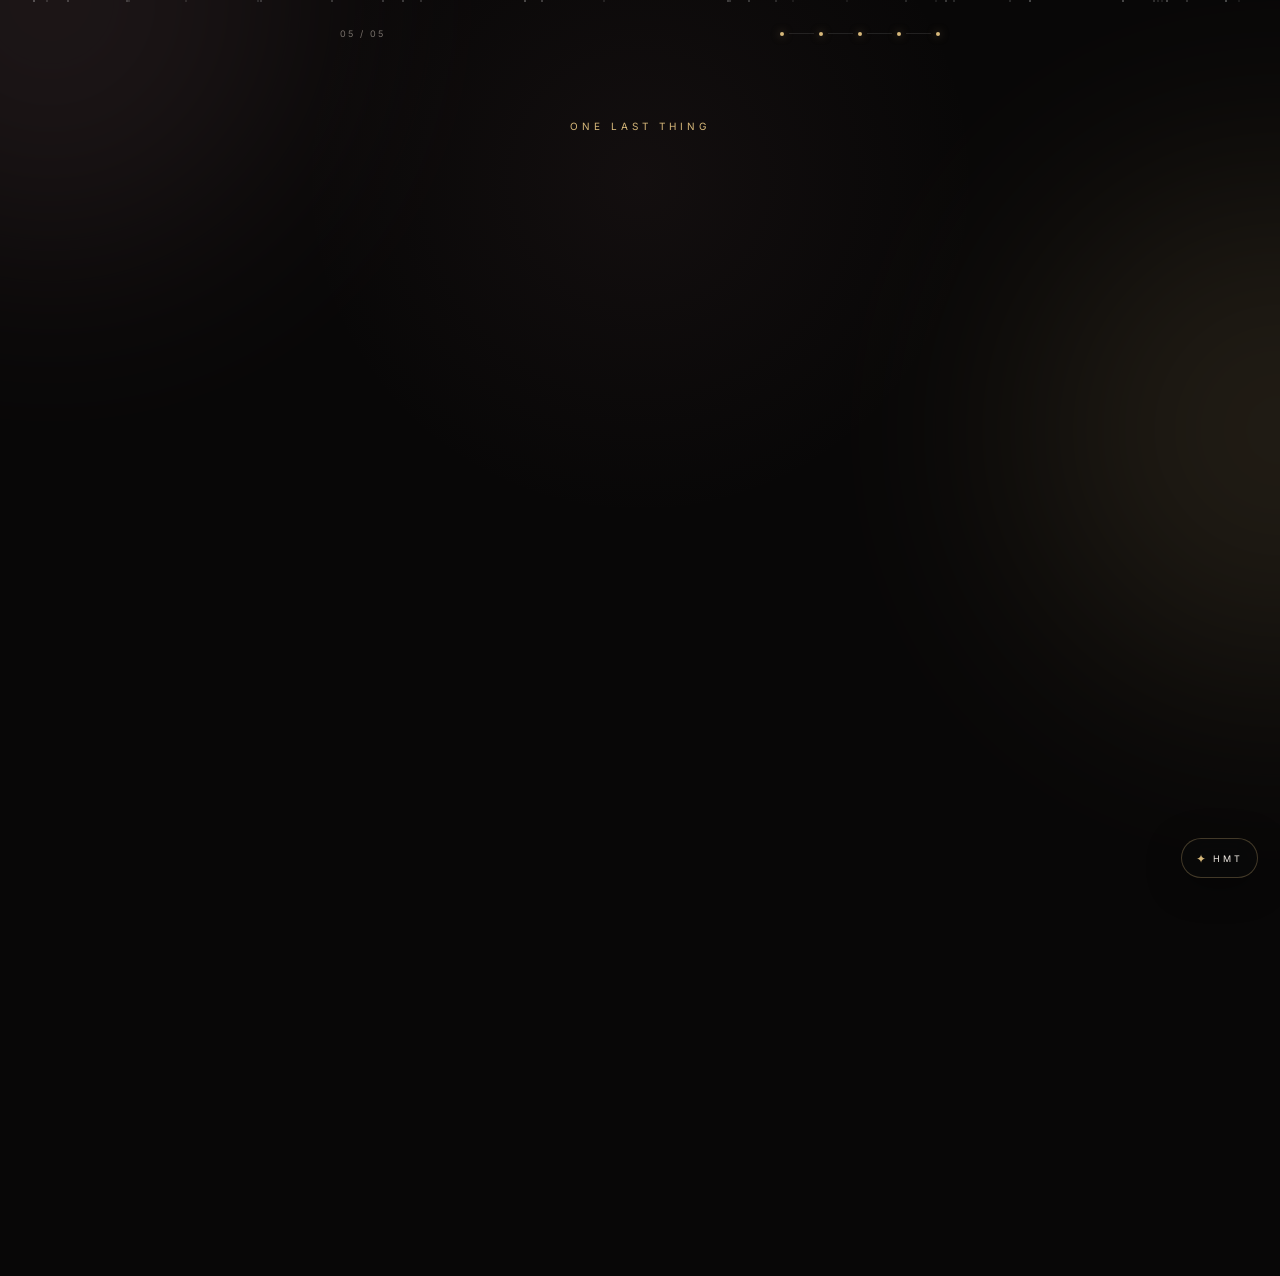
==== pages/final.html @ 6a422e94 "First commit" ====
<!DOCTYPE html>
<html lang="en">
<head>

    <meta charset="UTF-8">
    <meta name="viewport" content="width=device-width, initial-scale=1.0">

    <title>One Last Thing — For You</title>

    <link rel="preconnect" href="https://fonts.googleapis.com">
    <link rel="preconnect" href="https://fonts.gstatic.com" crossorigin>

    <link
        href="https://fonts.googleapis.com/css2?family=Cormorant+Garamond:wght@400;500;600;700&family=Inter:wght@300;400;500;600&display=swap"
        rel="stylesheet"
    >

    <link rel="stylesheet" href="../css/style.css">
    <link rel="stylesheet" href="../css/animations.css">
    <link rel="stylesheet" href="../css/responsive.css">

</head>

<body class="inner-page final-page">

    <div class="ambient-background">
        <div class="ambient-glow glow-one"></div>
        <div class="ambient-glow glow-two"></div>
    </div>

    <div id="particles"></div>


    <header class="story-header">

        <div class="chapter-number">
            05 / 05
        </div>

        <div class="story-progress">
            <span class="progress-dot active"></span>
            <span class="progress-line"></span>
            <span class="progress-dot active"></span>
            <span class="progress-line"></span>
            <span class="progress-dot active"></span>
            <span class="progress-line"></span>
            <span class="progress-dot active"></span>
            <span class="progress-line"></span>
            <span class="progress-dot active"></span>
        </div>

    </header>


    <main class="final-container">

        <section class="final-message">

            <span class="section-label final-label">
                ONE LAST THING
            </span>

            <div class="final-text">

                <p class="final-line line-one">
                    Before you leave...
                </p>

                <p class="final-line line-two">
                    I could have written a hundred things here.
                </p>

                <p class="final-line line-three">
                    But some things are better left between the lines.
                </p>

                <p class="final-line line-four">
                    So for now...
                </p>

                <h1 class="final-birthday">
                    Happy Birthday<span>.</span>
                </h1>

                <p class="final-wish">
                    Keep smiling.<br>
                    Keep growing.<br>
                    Keep being you.
                </p>

                <p class="final-last-line">
                    May this year give you countless reasons to smile.
                </p>

            </div>


            <a
                href="../index.html"
                class="primary-button replay-button"
            >
                <span>↻</span>
                Replay the story
            </a>

        </section>

    </main>


    <button
        id="developerBadge"
        class="developer-badge"
        aria-label="Website developer information"
    >
        <span class="developer-star">✦</span>
        <span class="developer-badge-text">HMT</span>
    </button>


    <script src="../js/main.js"></script>
    <script src="../js/developer.js"></script>

</body>
</html>
---- css/style.css ----
/* =========================================================
   HMT BIRTHDAY EXPERIENCE
   MAIN STYLE SYSTEM
========================================================= */

:root {

    --bg: #080707;
    --bg-soft: #100d0d;
    --bg-card: rgba(255, 255, 255, 0.035);

    --text: #f4eee7;
    --text-soft: #bcb3aa;
    --text-muted: #77706a;

    --gold: #d7b87a;
    --gold-soft: rgba(215, 184, 122, 0.3);

    --rose: #b98791;
    --rose-soft: rgba(185, 135, 145, 0.18);

    --border: rgba(255, 255, 255, 0.09);

    --serif: "Cormorant Garamond", serif;
    --sans: "Inter", sans-serif;

    --transition: 500ms cubic-bezier(.2,.8,.2,1);

}


/* =========================================================
   RESET
========================================================= */

* {
    margin: 0;
    padding: 0;
    box-sizing: border-box;
}

html {
    scroll-behavior: smooth;
}

body {
    min-height: 100vh;
    background: var(--bg);
    color: var(--text);
    font-family: var(--sans);
    overflow-x: hidden;
}

button,
a {
    font-family: inherit;
}

button {
    border: none;
    outline: none;
}

a {
    color: inherit;
    text-decoration: none;
}

img {
    display: block;
    max-width: 100%;
}


/* =========================================================
   BACKGROUND
========================================================= */

.ambient-background {
    position: fixed;
    inset: 0;
    overflow: hidden;
    pointer-events: none;
    z-index: -3;
    background:
        radial-gradient(
            circle at 50% 20%,
            rgba(150, 105, 110, 0.08),
            transparent 35%
        ),
        var(--bg);
}

.ambient-glow {
    position: absolute;
    width: 500px;
    height: 500px;
    border-radius: 50%;
    filter: blur(120px);
    opacity: 0.12;
}

.glow-one {
    background: var(--rose);
    top: -250px;
    left: -200px;
}

.glow-two {
    background: var(--gold);
    right: -250px;
    top: 20%;
}

.glow-three {
    background: #80616a;
    left: 30%;
    bottom: -400px;
}


/* =========================================================
   PARTICLES
========================================================= */

#particles {
    position: fixed;
    inset: 0;
    pointer-events: none;
    z-index: 0;
    overflow: hidden;
}

.particle {
    position: absolute;
    width: 2px;
    height: 2px;
    background: rgba(255,255,255,.5);
    border-radius: 50%;
    animation: particleFloat linear infinite;
}


/* =========================================================
   PRELOADER
========================================================= */

#preloader {
    position: fixed;
    inset: 0;
    background: #050505;
    display: flex;
    align-items: center;
    justify-content: center;
    z-index: 99999;
    transition: opacity 800ms ease, visibility 800ms ease;
}

#preloader.loaded {
    opacity: 0;
    visibility: hidden;
}

.loader-content {
    text-align: center;
}

.loader-ring {
    width: 38px;
    height: 38px;
    margin: auto auto 20px;
    border: 1px solid rgba(255,255,255,.15);
    border-top-color: var(--gold);
    border-radius: 50%;
    animation: loaderSpin 1s linear infinite;
}

.loader-content p {
    font-size: 10px;
    letter-spacing: 3px;
    text-transform: uppercase;
    color: var(--text-muted);
}


/* =========================================================
   MAIN BIRTHDAY PAGE
========================================================= */

.birthday-main {
    min-height: 100vh;
    position: relative;
    z-index: 1;
}

.birthday-section {
    min-height: 100vh;
    display: flex;
    justify-content: center;
    align-items: center;
    padding: 80px 24px;
}

.intro-content {
    width: 100%;
    max-width: 900px;
    text-align: center;
}

.intro-eyebrow,
.section-label {
    display: block;
    font-size: 10px;
    letter-spacing: 4px;
    text-transform: uppercase;
    color: var(--gold);
    margin-bottom: 24px;
}

.intro-title {
    font-family: var(--serif);
    font-size: clamp(48px, 8vw, 100px);
    line-height: .92;
    font-weight: 400;
    letter-spacing: -2px;
}

.intro-title span,
.celebration-content h2 span,
.final-birthday span {
    color: var(--gold);
}

.intro-subtitle {
    margin-top: 26px;
    font-size: 13px;
    letter-spacing: 1px;
    color: var(--text-soft);
}


/* =========================================================
   BIRTHDAY PHOTO
========================================================= */

.birthday-photo-wrapper {
    width: min(330px, 75vw);
    margin: 55px auto 30px;
    position: relative;
}

.photo-frame {
    position: relative;
    padding: 8px;
    border: 1px solid var(--border);
    background: rgba(255,255,255,.025);
    backdrop-filter: blur(10px);
}

.birthday-photo {
    width: 100%;
    aspect-ratio: 4 / 5;
    object-fit: cover;
}

.photo-glow {
    position: absolute;
    inset: 10%;
    background: var(--rose);
    filter: blur(80px);
    opacity: .12;
    z-index: -1;
}


/* =========================================================
   CAKE
========================================================= */

.cake-area {
    position: relative;
    width: 260px;
    height: 150px;
    margin: 20px auto 10px;
}

.cake {
    position: absolute;
    width: 190px;
    height: 95px;
    bottom: 30px;
    left: 50%;
    transform: translateX(-50%);
}

.cake-bottom,
.cake-middle,
.cake-top {
    position: absolute;
    left: 0;
    width: 100%;
    border-radius: 8px;
}

.cake-bottom {
    height: 45px;
    bottom: 0;
    background: linear-gradient(
        to bottom,
        #9b626d,
        #6d444d
    );
}

.cake-middle {
    height: 38px;
    bottom: 34px;
    left: 8px;
    width: calc(100% - 16px);
    background: linear-gradient(
        to bottom,
        #c58d94,
        #8f5b64
    );
}

.cake-top {
    height: 35px;
    bottom: 63px;
    left: 15px;
    width: calc(100% - 30px);
    border-radius: 50%;
    background: #d0a1a4;
}

.cake-decoration {
    position: absolute;
    width: 10px;
    height: 10px;
    border-radius: 50%;
    background: var(--gold);
    bottom: 24px;
}

.decoration-one {
    left: 35px;
}

.decoration-two {
    left: 90px;
}

.decoration-three {
    right: 35px;
}

.cake-shadow {
    position: absolute;
    width: 220px;
    height: 20px;
    background: rgba(0,0,0,.6);
    border-radius: 50%;
    bottom: 17px;
    left: 50%;
    transform: translateX(-50%);
    filter: blur(8px);
}


/* =========================================================
   CANDLES
========================================================= */

.candle {
    position: absolute;
    width: 8px;
    height: 38px;
    bottom: 78px;
    background: repeating-linear-gradient(
        -45deg,
        #e8d6b5,
        #e8d6b5 5px,
        #b99465 5px,
        #b99465 8px
    );
    border-radius: 3px;
    z-index: 4;
}

.candle-one {
    left: 57px;
}

.candle-two {
    left: 91px;
}

.candle-three {
    right: 57px;
}

.flame {
    position: absolute;
    width: 12px;
    height: 18px;
    background: #e7ad52;
    border-radius: 50% 50% 50% 50%;
    top: -18px;
    left: 50%;
    transform: translateX(-50%);
    filter: blur(.2px);
    animation: flameFlicker .12s infinite alternate;
    box-shadow:
        0 0 15px rgba(232,173,82,.8),
        0 0 35px rgba(232,173,82,.3);
}

.candle.blown .flame {
    opacity: 0;
    transform: translateX(-50%) scale(.2);
    transition: 400ms ease;
}


/* =========================================================
   WISH BUTTON
========================================================= */

.wish-text {
    font-family: var(--serif);
    font-size: 27px;
    color: var(--text-soft);
    font-style: italic;
    margin-top: 8px;
}

.primary-button {
    display: inline-flex;
    align-items: center;
    justify-content: center;
    gap: 12px;
    min-width: 190px;
    margin-top: 28px;
    padding: 14px 22px;
    border: 1px solid rgba(215,184,122,.35);
    background: rgba(215,184,122,.05);
    color: var(--text);
    font-size: 11px;
    letter-spacing: 2px;
    text-transform: uppercase;
    cursor: pointer;
    transition: var(--transition);
}

.primary-button:hover {
    background: rgba(215,184,122,.12);
    border-color: var(--gold);
    transform: translateY(-3px);
    box-shadow: 0 10px 40px rgba(215,184,122,.08);
}

.button-icon {
    color: var(--gold);
}


/* =========================================================
   CELEBRATION
========================================================= */

.celebration-overlay {
    position: fixed;
    inset: 0;
    background:
        radial-gradient(
            circle at center,
            rgba(142,96,103,.15),
            rgba(0,0,0,.98) 70%
        );
    display: flex;
    align-items: center;
    justify-content: center;
    text-align: center;
    z-index: 5000;
    opacity: 0;
    visibility: hidden;
    transition: 1s ease;
}

.celebration-overlay.active {
    opacity: 1;
    visibility: visible;
}

.celebration-content {
    max-width: 700px;
    padding: 30px;
}

.celebration-small {
    font-size: 10px;
    letter-spacing: 4px;
    text-transform: uppercase;
    color: var(--gold);
    margin-bottom: 25px;
}

.celebration-content h2 {
    font-family: var(--serif);
    font-size: clamp(60px, 10vw, 110px);
    font-weight: 400;
    line-height: .9;
}

.celebration-content p {
    font-family: var(--serif);
    font-size: 25px;
    color: var(--text-soft);
    margin-top: 30px;
}

.celebration-line {
    width: 60px;
    height: 1px;
    background: var(--gold);
    margin: 35px auto;
}

.celebration-content small {
    color: var(--text-muted);
    letter-spacing: 2px;
}


/* =========================================================
   STORY HEADER
========================================================= */

.story-header {
    position: fixed;
    top: 28px;
    left: 50%;
    transform: translateX(-50%);
    width: min(600px, calc(100% - 40px));
    z-index: 100;
    display: flex;
    align-items: center;
    justify-content: space-between;
    pointer-events: none;
}

.chapter-number {
    font-size: 9px;
    letter-spacing: 2px;
    color: var(--text-muted);
}

.story-progress {
    display: flex;
    align-items: center;
    gap: 5px;
}

.progress-dot {
    width: 4px;
    height: 4px;
    border-radius: 50%;
    background: rgba(255,255,255,.2);
}

.progress-dot.active {
    background: var(--gold);
    box-shadow: 0 0 8px rgba(215,184,122,.5);
}

.progress-line {
    width: 25px;
    height: 1px;
    background: rgba(255,255,255,.1);
}


/* =========================================================
   INNER PAGES
========================================================= */

.inner-page {
    min-height: 100vh;
}

.story-page,
.journey-container,
.gallery-container {
    width: min(1100px, calc(100% - 40px));
    margin: auto;
    padding: 150px 0 120px;
    position: relative;
    z-index: 1;
}

.memory-intro,
.journey-intro,
.gallery-intro {
    max-width: 750px;
    margin-bottom: 120px;
}

.memory-intro h1,
.journey-intro h1,
.gallery-intro h1 {
    font-family: var(--serif);
    font-weight: 400;
    font-size: clamp(55px, 8vw, 100px);
    line-height: .92;
    letter-spacing: -2px;
}

.memory-intro p,
.journey-intro p,
.gallery-intro p {
    color: var(--text-soft);
    font-size: 14px;
    margin-top: 30px;
    line-height: 1.8;
}


/* =========================================================
   MEMORY CARDS
========================================================= */

.memory-card {
    margin-bottom: 180px;
}

.memory-image-wrapper {
    overflow: hidden;
    border: 1px solid var(--border);
    background: var(--bg-card);
}

.memory-image-wrapper img {
    width: 100%;
    max-height: 700px;
    object-fit: cover;
    transition: transform 1.5s cubic-bezier(.2,.8,.2,1);
}

.memory-card:hover img {
    transform: scale(1.035);
}

.memory-card-large {
    width: min(850px, 100%);
}

.memory-card-offset {
    width: min(650px, 100%);
    margin-left: auto;
}

.memory-caption {
    padding-top: 20px;
}

.memory-caption span {
    color: var(--gold);
    font-size: 9px;
    letter-spacing: 3px;
}

.memory-caption h2 {
    font-family: var(--serif);
    font-size: clamp(25px, 4vw, 40px);
    font-weight: 400;
    margin-top: 8px;
}


/* =========================================================
   ENDING SECTIONS
========================================================= */

.memory-ending,
.journey-ending,
.gallery-ending {
    text-align: center;
    padding: 80px 0 40px;
}

.ending-line {
    width: 1px;
    height: 70px;
    background: var(--gold);
    margin: 0 auto 35px;
}

.memory-ending p,
.gallery-ending p,
.journey-ending p {
    max-width: 500px;
    margin: auto;
    color: var(--text-soft);
    font-family: var(--serif);
    font-size: 25px;
    line-height: 1.4;
}

.link-button {
    margin-top: 35px;
}


/* =========================================================
   TIMELINE
========================================================= */

.timeline {
    position: relative;
    width: min(900px, 100%);
    margin: auto;
}

.timeline::before {
    content: "";
    position: absolute;
    top: 0;
    bottom: 0;
    left: 50%;
    width: 1px;
    background: linear-gradient(
        to bottom,
        transparent,
        rgba(215,184,122,.35) 10%,
        rgba(215,184,122,.35) 90%,
        transparent
    );
    transform: translateX(-50%);
}

.timeline-item {
    position: relative;
    min-height: 500px;
    display: flex;
    align-items: center;
    margin-bottom: 80px;
}

.timeline-number {
    position: absolute;
    left: calc(50% - 45px);
    top: 0;
    color: var(--gold);
    font-size: 9px;
    letter-spacing: 2px;
}

.timeline-dot {
    position: absolute;
    left: 50%;
    top: 35px;
    width: 11px;
    height: 11px;
    border: 1px solid var(--gold);
    background: var(--bg);
    border-radius: 50%;
    transform: translateX(-50%);
    z-index: 2;
}

.timeline-content {
    width: 45%;
}

.timeline-item:nth-child(odd) .timeline-content {
    margin-right: auto;
}

.timeline-item:nth-child(even) .timeline-content {
    margin-left: auto;
}

.timeline-image {
    overflow: hidden;
    border: 1px solid var(--border);
}

.timeline-image img {
    width: 100%;
    aspect-ratio: 4 / 5;
    object-fit: cover;
    transition: transform 1.3s ease;
}

.timeline-item:hover .timeline-image img {
    transform: scale(1.04);
}

.timeline-text {
    padding-top: 20px;
}

.timeline-text span {
    color: var(--gold);
    font-size: 9px;
    letter-spacing: 3px;
    text-transform: uppercase;
}

.timeline-text h2 {
    font-family: var(--serif);
    font-size: 35px;
    font-weight: 400;
    margin-top: 8px;
}

.timeline-text p {
    margin-top: 12px;
    color: var(--text-soft);
    font-size: 13px;
    line-height: 1.7;
}

.final-timeline-item {
    min-height: 650px;
}

.final-dot {
    width: 15px;
    height: 15px;
    box-shadow: 0 0 25px rgba(215,184,122,.4);
}

.current-photo img {
    aspect-ratio: 3 / 4;
}

.final-timeline-text h2 {
    font-size: clamp(40px, 6vw, 65px);
}


/* =========================================================
   GALLERY
========================================================= */

.photo-gallery {
    columns: 3 250px;
    column-gap: 16px;
}

.gallery-item {
    break-inside: avoid;
    margin-bottom: 16px;
    cursor: pointer;
    overflow: hidden;
    position: relative;
    background: #111;
}

.gallery-item img {
    width: 100%;
    height: auto;
    display: block;
    transition:
        transform .8s cubic-bezier(.2,.8,.2,1),
        filter .8s ease;
}

.gallery-item::after {
    content: "VIEW";
    position: absolute;
    inset: 0;
    display: flex;
    align-items: center;
    justify-content: center;
    background: rgba(0,0,0,.35);
    opacity: 0;
    color: white;
    font-size: 9px;
    letter-spacing: 3px;
    transition: .4s ease;
}

.gallery-item:hover img {
    transform: scale(1.04);
    filter: brightness(.75);
}

.gallery-item:hover::after {
    opacity: 1;
}


/* =========================================================
   LIGHTBOX
========================================================= */

.lightbox {
    position: fixed;
    inset: 0;
    background: rgba(0,0,0,.97);
    z-index: 9990;
    display: flex;
    align-items: center;
    justify-content: center;
    opacity: 0;
    visibility: hidden;
    transition: .5s ease;
}

.lightbox.active {
    opacity: 1;
    visibility: visible;
}

.lightbox-image-container {
    max-width: 90vw;
    max-height: 90vh;
    position: relative;
}

.lightbox-image-container img {
    max-width: 90vw;
    max-height: 82vh;
    object-fit: contain;
}

.lightbox-close {
    position: absolute;
    top: 25px;
    right: 30px;
    background: transparent;
    color: white;
    font-size: 35px;
    cursor: pointer;
    z-index: 3;
}

.lightbox-navigation {
    position: absolute;
    top: 50%;
    transform: translateY(-50%);
    width: 50px;
    height: 50px;
    background: rgba(255,255,255,.04);
    border: 1px solid var(--border);
    color: white;
    cursor: pointer;
    font-size: 20px;
    z-index: 3;
}

.lightbox-prev {
    left: 30px;
}

.lightbox-next {
    right: 30px;
}

.lightbox-counter {
    text-align: center;
    color: var(--text-muted);
    font-size: 9px;
    letter-spacing: 3px;
    margin-top: 15px;
}


/* =========================================================
   FINAL PAGE
========================================================= */

.final-container {
    min-height: 100vh;
    display: flex;
    align-items: center;
    justify-content: center;
    padding: 120px 25px;
}

.final-message {
    text-align: center;
    max-width: 850px;
}

.final-label {
    margin-bottom: 70px;
}

.final-line {
    opacity: 0;
    color: var(--text-soft);
    font-family: var(--serif);
    font-size: clamp(22px, 3vw, 34px);
    line-height: 1.4;
    margin-bottom: 35px;
}

.final-page.loaded .line-one {
    animation: finalReveal 1s forwards .5s;
}

.final-page.loaded .line-two {
    animation: finalReveal 1s forwards 2s;
}

.final-page.loaded .line-three {
    animation: finalReveal 1s forwards 3.7s;
}

.final-page.loaded .line-four {
    animation: finalReveal 1s forwards 5.5s;
}

.final-birthday {
    opacity: 0;
    font-family: var(--serif);
    font-size: clamp(70px, 12vw, 150px);
    line-height: .9;
    font-weight: 400;
    margin: 65px 0;
}

.final-page.loaded .final-birthday {
    animation: finalReveal 1.5s forwards 6.8s;
}

.final-wish {
    opacity: 0;
    color: var(--text-soft);
    font-family: var(--serif);
    font-size: 25px;
    line-height: 1.5;
}

.final-page.loaded .final-wish {
    animation: finalReveal 1s forwards 8.5s;
}

.final-last-line {
    opacity: 0;
    margin-top: 60px;
    color: var(--text-muted);
    font-size: 11px;
    letter-spacing: 1px;
}

.final-page.loaded .final-last-line {
    animation: finalReveal 1s forwards 10s;
}

.replay-button {
    opacity: 0;
}

.final-page.loaded .replay-button {
    animation: finalReveal 1s forwards 11s;
}


/* =========================================================
   DEVELOPER BADGE
========================================================= */

.developer-badge {
    position: fixed;
    right: 22px;
    bottom: 22px;
    height: 40px;
    min-width: 68px;
    padding: 0 14px;
    display: flex;
    align-items: center;
    justify-content: center;
    gap: 7px;
    background: rgba(10,9,9,.78);
    border: 1px solid rgba(215,184,122,.28);
    backdrop-filter: blur(14px);
    color: var(--text);
    border-radius: 100px;
    cursor: pointer;
    z-index: 9000;
    box-shadow: 0 8px 35px rgba(0,0,0,.35);
    transition: .4s ease;
}

.developer-badge:hover {
    border-color: var(--gold);
    transform: translateY(-3px);
    box-shadow: 0 10px 40px rgba(215,184,122,.1);
}

.developer-star {
    color: var(--gold);
    font-size: 12px;
}

.developer-badge-text {
    font-size: 9px;
    letter-spacing: 3px;
}


/* =========================================================
   DEVELOPER MODAL
========================================================= */

.developer-overlay {
    position: fixed;
    inset: 0;
    background: #050505;
    z-index: 99999;
    display: flex;
    align-items: center;
    justify-content: center;
    text-align: center;
    opacity: 0;
    visibility: hidden;
    transition: 800ms ease;
}

.developer-overlay.active {
    opacity: 1;
    visibility: visible;
}

.developer-countdown {
    font-family: var(--serif);
    font-size: 130px;
    font-weight: 400;
    color: var(--gold);
}

.developer-card {
    max-width: 500px;
    padding: 30px;
}

.developer-photo {
    width: 180px;
    height: 180px;
    margin: 0 auto 35px;
    object-fit: cover;
    border-radius: 50%;
    border: 1px solid rgba(215,184,122,.45);
    padding: 5px;
}

.developer-card .developer-eyebrow {
    font-size: 9px;
    letter-spacing: 4px;
    color: var(--text-muted);
    text-transform: uppercase;
}

.developer-card h2 {
    font-family: var(--serif);
    font-size: 65px;
    font-weight: 400;
    margin: 10px 0;
}

.developer-card h2 span {
    color: var(--gold);
}

.developer-rights {
    color: var(--text-muted);
    font-size: 9px;
    letter-spacing: 2px;
    margin-top: 20px;
}

.developer-contact {
    margin-top: 40px;
}

.developer-contact p {
    color: var(--text-soft);
    font-family: var(--serif);
    font-size: 23px;
}

.instagram-link {
    display: inline-block;
    margin-top: 12px;
    color: var(--gold);
    font-size: 12px;
    letter-spacing: 1px;
    border-bottom: 1px solid rgba(215,184,122,.3);
    padding-bottom: 4px;
}

.developer-close {
    position: absolute;
    top: 25px;
    right: 30px;
    background: transparent;
    color: white;
    font-size: 30px;
    cursor: pointer;
}


/* =========================================================
   SCROLLBAR
========================================================= */

::-webkit-scrollbar {
    width: 5px;
}

::-webkit-scrollbar-track {
    background: #070707;
}

::-webkit-scrollbar-thumb {
    background: #3a3230;
}

::-webkit-scrollbar-thumb:hover {
    background: var(--gold);
}


/* =========================================================
   SELECTION
========================================================= */

::selection {
    background: rgba(215,184,122,.25);
    color: white;
}
---- css/responsive.css ----
/* =========================================================
   RESPONSIVE DESIGN
========================================================= */


@media (max-width: 768px) {

    .birthday-section {
        padding: 70px 18px;
    }

    .intro-title {
        font-size: clamp(48px, 14vw, 75px);
    }

    .birthday-photo-wrapper {
        width: min(280px, 76vw);
        margin-top: 45px;
    }

    .cake-area {
        transform: scale(.85);
        margin-top: 0;
    }

    .story-header {
        top: 18px;
    }

    .story-page,
    .journey-container,
    .gallery-container {
        width: calc(100% - 30px);
        padding-top: 110px;
    }

    .memory-intro,
    .journey-intro,
    .gallery-intro {
        margin-bottom: 80px;
    }

    .memory-intro h1,
    .journey-intro h1,
    .gallery-intro h1 {
        font-size: clamp(48px, 14vw, 75px);
    }

    .memory-card,
    .memory-card-offset,
    .memory-card-large {
        width: 100%;
        margin-left: 0;
        margin-bottom: 100px;
    }

    .memory-caption h2 {
        font-size: 30px;
    }

    /* TIMELINE */

    .timeline::before {
        left: 12px;
        transform: none;
    }

    .timeline-item {
        min-height: auto;
        display: block;
        padding-left: 45px;
        margin-bottom: 90px;
    }

    .timeline-number {
        left: 0;
        top: 0;
    }

    .timeline-dot {
        left: 12px;
        top: 35px;
    }

    .timeline-content {
        width: 100%;
    }

    .timeline-item:nth-child(odd) .timeline-content,
    .timeline-item:nth-child(even) .timeline-content {
        margin-left: 0;
        margin-right: 0;
    }

    .timeline-text h2 {
        font-size: 32px;
    }

    .final-timeline-item {
        min-height: auto;
    }

    /* GALLERY */

    .photo-gallery {
        columns: 2 140px;
        column-gap: 8px;
    }

    .gallery-item {
        margin-bottom: 8px;
    }

    /* LIGHTBOX */

    .lightbox-navigation {
        width: 40px;
        height: 40px;
        background: rgba(255,255,255,.08);
    }

    .lightbox-prev {
        left: 10px;
    }

    .lightbox-next {
        right: 10px;
    }

    .lightbox-close {
        right: 15px;
        top: 15px;
    }

    /* FINAL */

    .final-container {
        padding: 110px 20px 70px;
    }

    .final-label {
        margin-bottom: 50px;
    }

    .final-line {
        font-size: 23px;
        margin-bottom: 28px;
    }

    .final-birthday {
        font-size: clamp(65px, 18vw, 110px);
        margin: 55px 0;
    }

    .final-wish {
        font-size: 23px;
    }

    .developer-badge {
        right: 14px;
        bottom: 14px;
    }

    .developer-card {
        padding: 20px;
    }

    .developer-photo {
        width: 145px;
        height: 145px;
    }

    .developer-card h2 {
        font-size: 52px;
    }

    .developer-countdown {
        font-size: 100px;
    }

}


@media (max-width: 420px) {

    .intro-title {
        font-size: 48px;
    }

    .wish-text {
        font-size: 24px;
    }

    .primary-button {
        min-width: 175px;
    }

    .story-progress {
        display: none;
    }

    .chapter-number {
        margin-left: auto;
    }

    .photo-gallery {
        columns: 2;
    }

}
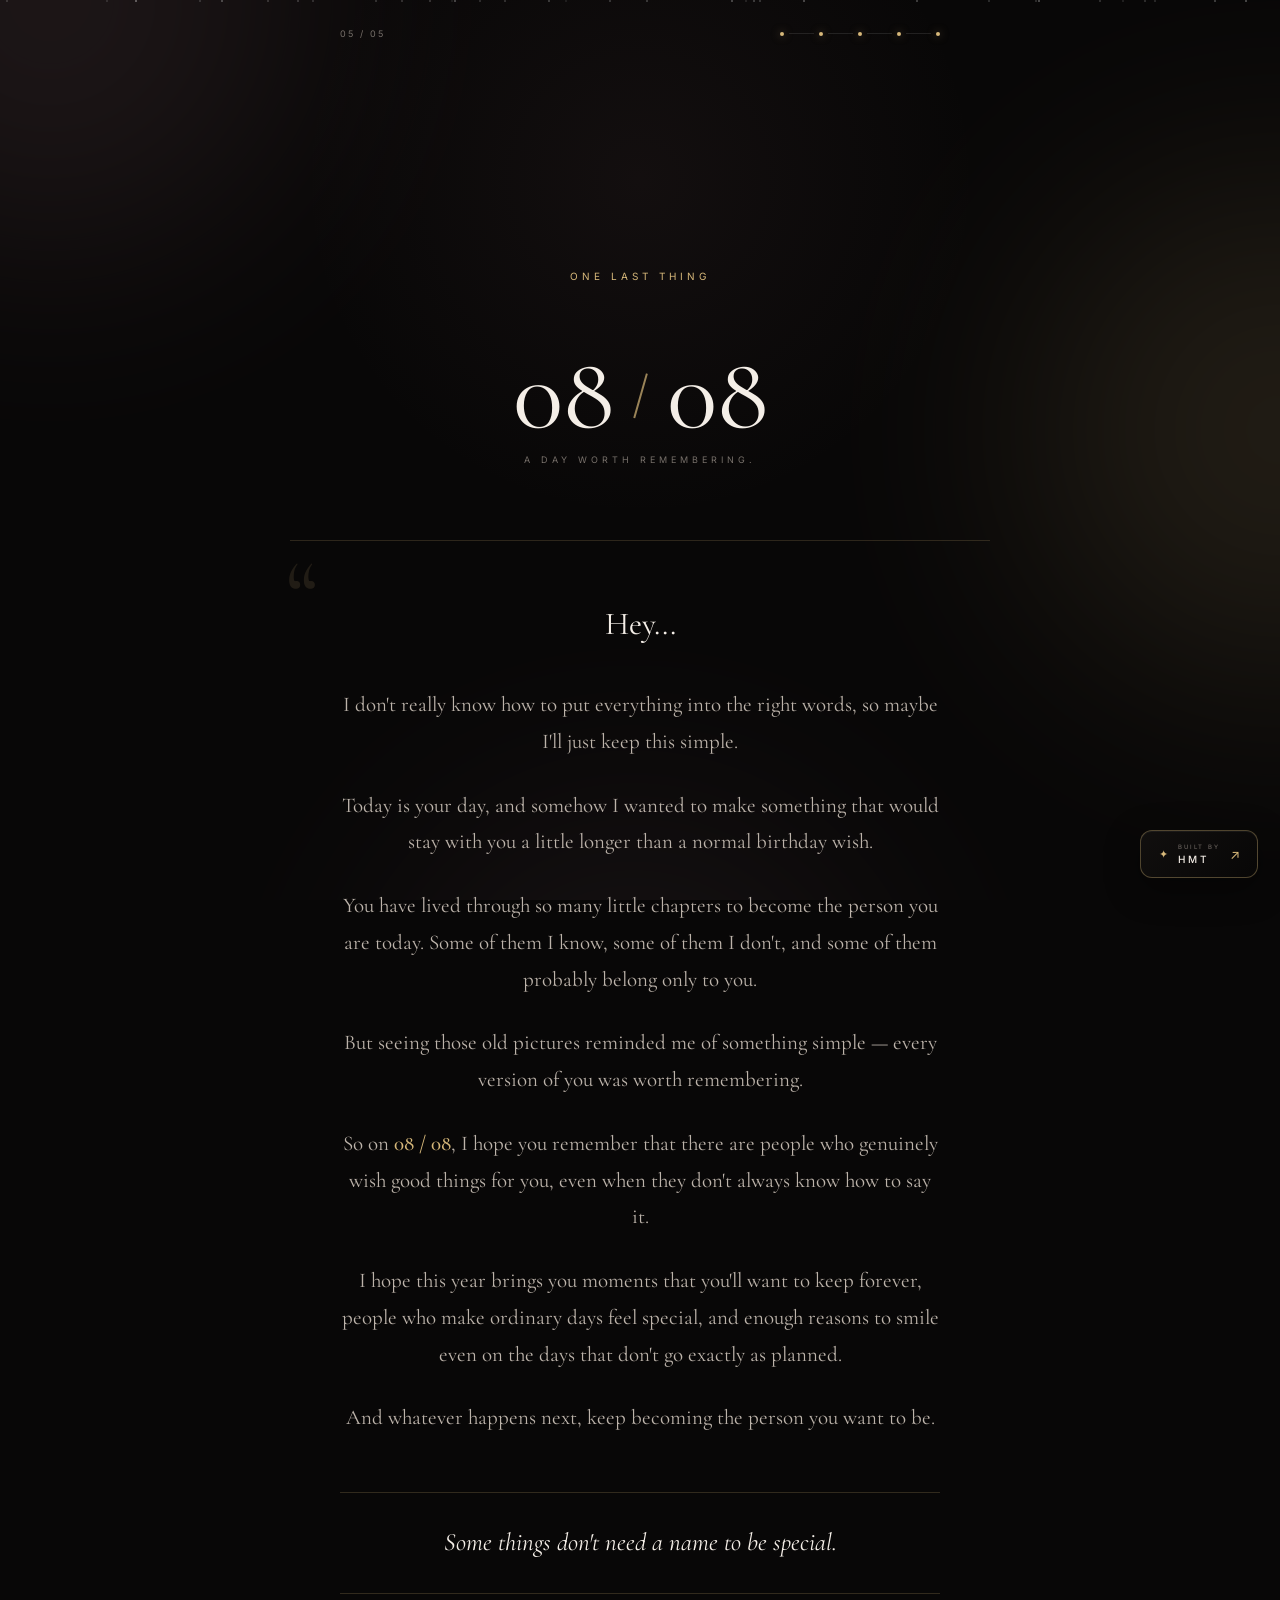
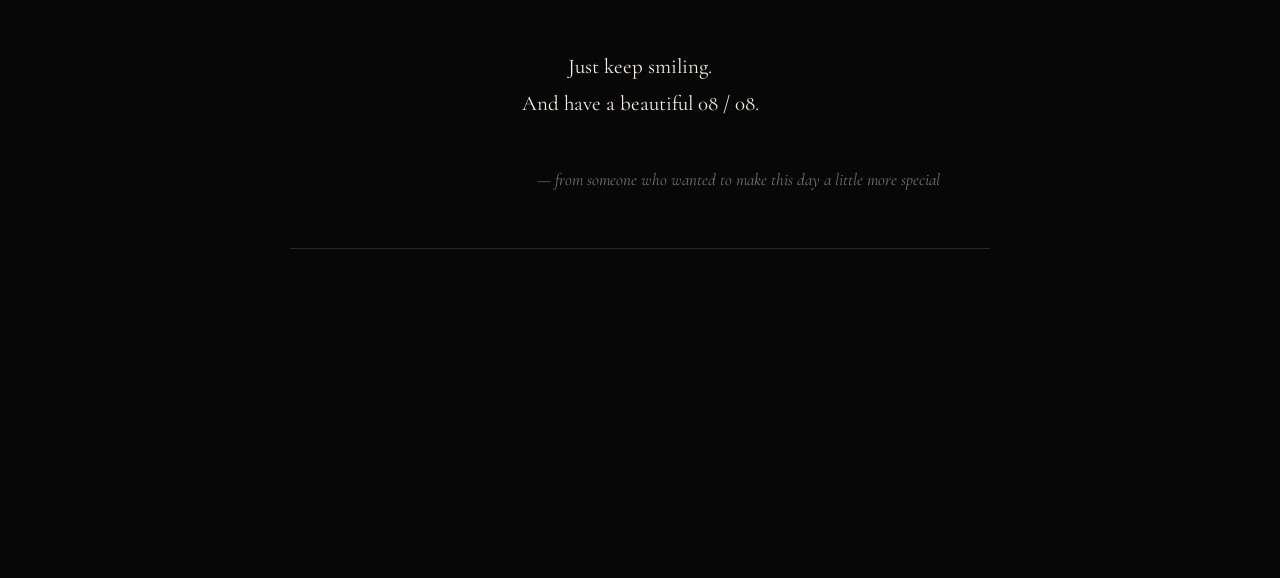
==== commit 8ef7f315: "updated" ====
--- a/pages/final.html
+++ b/pages/final.html
@@ -1,35 +1,74 @@
 <!DOCTYPE html>
 <html lang="en">
+
 <head>
 
     <meta charset="UTF-8">
-    <meta name="viewport" content="width=device-width, initial-scale=1.0">
+
+    <meta
+        name="viewport"
+        content="width=device-width, initial-scale=1.0"
+    >
 
     <title>One Last Thing — For You</title>
 
-    <link rel="preconnect" href="https://fonts.googleapis.com">
-    <link rel="preconnect" href="https://fonts.gstatic.com" crossorigin>
+
+    <link
+        rel="preconnect"
+        href="https://fonts.googleapis.com"
+    >
+
+    <link
+        rel="preconnect"
+        href="https://fonts.googleapis.com"
+        crossorigin
+    >
+
 
     <link
         href="https://fonts.googleapis.com/css2?family=Cormorant+Garamond:wght@400;500;600;700&family=Inter:wght@300;400;500;600&display=swap"
         rel="stylesheet"
     >
 
-    <link rel="stylesheet" href="../css/style.css">
-    <link rel="stylesheet" href="../css/animations.css">
-    <link rel="stylesheet" href="../css/responsive.css">
+
+    <link
+        rel="stylesheet"
+        href="../css/style.css"
+    >
+
+    <link
+        rel="stylesheet"
+        href="../css/animations.css"
+    >
+
+    <link
+        rel="stylesheet"
+        href="../css/responsive.css"
+    >
 
 </head>
 
+
 <body class="inner-page final-page">
 
+
+    <!-- BACKGROUND -->
+
     <div class="ambient-background">
+
         <div class="ambient-glow glow-one"></div>
+
         <div class="ambient-glow glow-two"></div>
+
+        <div class="ambient-glow glow-three"></div>
+
     </div>
 
+
     <div id="particles"></div>
 
+
+    <!-- HEADER -->
 
     <header class="story-header">
 
@@ -37,60 +76,147 @@
             05 / 05
         </div>
 
+
         <div class="story-progress">
-            <span class="progress-dot active"></span>
-            <span class="progress-line"></span>
-            <span class="progress-dot active"></span>
-            <span class="progress-line"></span>
-            <span class="progress-dot active"></span>
-            <span class="progress-line"></span>
-            <span class="progress-dot active"></span>
-            <span class="progress-line"></span>
-            <span class="progress-dot active"></span>
+
+            <span class="progress-dot active"></span>
+
+            <span class="progress-line"></span>
+
+            <span class="progress-dot active"></span>
+
+            <span class="progress-line"></span>
+
+            <span class="progress-dot active"></span>
+
+            <span class="progress-line"></span>
+
+            <span class="progress-dot active"></span>
+
+            <span class="progress-line"></span>
+
+            <span class="progress-dot active"></span>
+
         </div>
 
     </header>
 
 
+    <!-- FINAL LETTER -->
+
     <main class="final-container">
 
         <section class="final-message">
+
 
             <span class="section-label final-label">
                 ONE LAST THING
             </span>
 
-            <div class="final-text">
-
-                <p class="final-line line-one">
-                    Before you leave...
-                </p>
-
-                <p class="final-line line-two">
-                    I could have written a hundred things here.
-                </p>
-
-                <p class="final-line line-three">
-                    But some things are better left between the lines.
-                </p>
-
-                <p class="final-line line-four">
-                    So for now...
-                </p>
-
-                <h1 class="final-birthday">
-                    Happy Birthday<span>.</span>
-                </h1>
-
-                <p class="final-wish">
-                    Keep smiling.<br>
-                    Keep growing.<br>
-                    Keep being you.
-                </p>
-
-                <p class="final-last-line">
-                    May this year give you countless reasons to smile.
-                </p>
+
+            <!-- DATE -->
+
+            <div class="birthday-date">
+
+                <span class="date-number">
+                    08
+                </span>
+
+                <span class="date-divider">
+                    /
+                </span>
+
+                <span class="date-number">
+                    08
+                </span>
+
+            </div>
+
+
+            <p class="date-caption">
+                A day worth remembering.
+            </p>
+
+
+            <!-- LETTER -->
+
+            <div class="birthday-letter">
+
+
+                <p class="letter-opening">
+                    Hey...
+                </p>
+
+
+                <p>
+                    I don't really know how to put everything
+                    into the right words, so maybe I'll just
+                    keep this simple.
+                </p>
+
+
+                <p>
+                    Today is your day, and somehow I wanted
+                    to make something that would stay with you
+                    a little longer than a normal birthday wish.
+                </p>
+
+
+                <p>
+                    You have lived through so many little
+                    chapters to become the person you are today.
+                    Some of them I know, some of them I don't,
+                    and some of them probably belong only to you.
+                </p>
+
+
+                <p>
+                    But seeing those old pictures reminded me
+                    of something simple — every version of you
+                    was worth remembering.
+                </p>
+
+
+                <p>
+                    So on <strong>08 / 08</strong>, I hope you
+                    remember that there are people who genuinely
+                    wish good things for you, even when they don't
+                    always know how to say it.
+                </p>
+
+
+                <p>
+                    I hope this year brings you moments that
+                    you'll want to keep forever, people who make
+                    ordinary days feel special, and enough reasons
+                    to smile even on the days that don't go
+                    exactly as planned.
+                </p>
+
+
+                <p>
+                    And whatever happens next, keep becoming
+                    the person you want to be.
+                </p>
+
+
+                <p class="letter-highlight">
+                    Some things don't need a name to be special.
+                </p>
+
+
+                <p class="letter-ending">
+                    Just keep smiling.
+                    <br>
+                    And have a beautiful 08 / 08.
+                </p>
+
+
+                <div class="letter-signature">
+                    — from someone who wanted to make
+                    this day a little more special
+                </div>
+
 
             </div>
 
@@ -99,27 +225,45 @@
                 href="../index.html"
                 class="primary-button replay-button"
             >
+
                 <span>↻</span>
+
                 Replay the story
+
             </a>
 
+
         </section>
 
     </main>
 
+
+    <!-- HMT DEVELOPER -->
 
     <button
         id="developerBadge"
         class="developer-badge"
         aria-label="Website developer information"
     >
-        <span class="developer-star">✦</span>
-        <span class="developer-badge-text">HMT</span>
+
+        <span class="developer-star">
+            ✦
+        </span>
+
+        <span class="developer-badge-text">
+            HMT
+        </span>
+
     </button>
 
 
+    <script src="../js/music.js"></script>
+
     <script src="../js/main.js"></script>
+
     <script src="../js/developer.js"></script>
 
+
 </body>
+
 </html>
--- a/css/style.css
+++ b/css/style.css
@@ -1232,4 +1232,747 @@
 ::selection {
     background: rgba(215,184,122,.25);
     color: white;
+}
+/* =========================================================
+   FINAL POLISH
+   BIRTHDAY CONTINUE + DEVELOPER EXPERIENCE
+========================================================= */
+
+
+/* ---------------------------------------------------------
+   BIRTHDAY CONTINUE BUTTON
+--------------------------------------------------------- */
+
+.birthday-continue-button {
+    position: relative;
+    z-index: 5;
+    margin-top: 35px;
+}
+
+
+/* ---------------------------------------------------------
+   DEVELOPER BUTTON
+--------------------------------------------------------- */
+
+.developer-badge {
+    height: 48px;
+    min-width: 118px;
+    padding: 0 15px;
+    gap: 10px;
+
+    background:
+        linear-gradient(
+            135deg,
+            rgba(18,16,15,.94),
+            rgba(8,7,7,.94)
+        );
+
+    border:
+        1px solid rgba(215,184,122,.34);
+
+    border-radius: 12px;
+
+    backdrop-filter: blur(18px);
+
+    box-shadow:
+        0 10px 35px rgba(0,0,0,.4),
+        inset 0 1px 0 rgba(255,255,255,.05);
+
+    transition:
+        transform .4s ease,
+        border-color .4s ease,
+        box-shadow .4s ease;
+}
+
+
+.developer-badge:hover {
+
+    transform:
+        translateY(-4px);
+
+    border-color:
+        rgba(215,184,122,.8);
+
+    box-shadow:
+        0 15px 45px rgba(0,0,0,.5),
+        0 0 25px rgba(215,184,122,.08);
+
+}
+
+
+.developer-star {
+
+    font-size: 11px;
+    color: var(--gold);
+
+}
+
+
+.developer-badge-copy {
+
+    display: flex;
+    flex-direction: column;
+    align-items: flex-start;
+    line-height: 1;
+
+}
+
+
+.developer-badge-copy small {
+
+    font-size: 6px;
+    letter-spacing: 2px;
+    color: var(--text-muted);
+    margin-bottom: 4px;
+
+}
+
+
+.developer-badge-copy strong {
+
+    font-size: 10px;
+    letter-spacing: 3px;
+    font-weight: 500;
+    color: var(--text);
+
+}
+
+
+.developer-arrow {
+
+    font-size: 13px;
+    color: var(--gold);
+    transition: transform .3s ease;
+
+}
+
+
+.developer-badge:hover .developer-arrow {
+
+    transform:
+        translate(2px,-2px);
+
+}
+
+
+/* ---------------------------------------------------------
+   DEVELOPER OVERLAY
+--------------------------------------------------------- */
+
+.developer-overlay {
+
+    overflow-y: auto;
+
+    background:
+        radial-gradient(
+            circle at 50% 35%,
+            rgba(185,135,145,.09),
+            transparent 35%
+        ),
+        #050505;
+
+}
+
+
+.developer-content {
+
+    width: min(
+        700px,
+        calc(100% - 30px)
+    );
+
+    padding:
+        60px 0;
+
+}
+
+
+.developer-countdown {
+
+    text-shadow:
+        0 0 35px rgba(215,184,122,.2);
+
+}
+
+
+.developer-card {
+
+    width: 100%;
+    max-width: 600px;
+
+    margin: auto;
+
+    padding:
+        35px 30px 40px;
+
+    border:
+        1px solid rgba(215,184,122,.16);
+
+    background:
+        linear-gradient(
+            145deg,
+            rgba(255,255,255,.045),
+            rgba(255,255,255,.018)
+        );
+
+    box-shadow:
+        0 30px 100px rgba(0,0,0,.5);
+
+    backdrop-filter:
+        blur(20px);
+
+}
+
+
+.developer-card-topline {
+
+    font-size: 7px;
+    letter-spacing: 4px;
+    color: var(--text-muted);
+    margin-bottom: 28px;
+
+}
+
+
+.developer-photo {
+
+    width: 165px;
+    height: 165px;
+
+    margin:
+        0 auto 28px;
+
+    border-radius: 50%;
+
+    border:
+        1px solid rgba(215,184,122,.5);
+
+    padding: 5px;
+
+    box-shadow:
+        0 0 40px rgba(215,184,122,.07);
+
+}
+
+
+.developer-card h2 {
+
+    font-size:
+        clamp(48px, 9vw, 70px);
+
+    letter-spacing:
+        -1px;
+
+}
+
+
+.developer-divider {
+
+    width: 45px;
+    height: 1px;
+
+    background:
+        var(--gold);
+
+    margin:
+        28px auto;
+
+}
+
+
+.developer-message {
+
+    max-width: 500px;
+
+    margin: auto;
+
+    color:
+        var(--text-soft);
+
+    font-family:
+        var(--serif);
+
+    font-size:
+        clamp(18px, 3vw, 22px);
+
+    line-height:
+        1.65;
+
+    font-style:
+        italic;
+
+}
+
+
+.developer-rights {
+
+    margin-top: 30px;
+
+    line-height:
+        1.8;
+
+}
+
+
+.developer-contact {
+
+    margin-top: 30px;
+
+}
+
+
+.developer-contact p {
+
+    font-size: 12px;
+    letter-spacing: 1px;
+
+}
+
+
+.developer-close {
+
+    width: 45px;
+    height: 45px;
+
+    top: 22px;
+    right: 22px;
+
+    border:
+        1px solid rgba(255,255,255,.1);
+
+    border-radius: 50%;
+
+    background:
+        rgba(255,255,255,.035);
+
+    color:
+        var(--text-soft);
+
+    font-size:
+        26px;
+
+    line-height:
+        1;
+
+    transition:
+        .3s ease;
+
+}
+
+
+.developer-close:hover {
+
+    border-color:
+        var(--gold);
+
+    color:
+        var(--gold);
+
+    transform:
+        rotate(90deg);
+
+}
+
+
+/* ---------------------------------------------------------
+   DEVELOPER OPEN EFFECT
+--------------------------------------------------------- */
+
+body.developer-open > *:not(.developer-overlay) {
+
+    animation:
+        screenWave .7s ease;
+
+}
+
+
+@media (max-width: 600px) {
+
+    .developer-badge {
+
+        right: 14px;
+        bottom: 14px;
+
+        min-width: 108px;
+        height: 44px;
+
+    }
+
+
+    .developer-content {
+
+        width:
+            calc(100% - 20px);
+
+        padding:
+            65px 0 30px;
+
+    }
+
+
+    .developer-card {
+
+        padding:
+            28px 18px 32px;
+
+    }
+
+
+    .developer-photo {
+
+        width: 135px;
+        height: 135px;
+
+    }
+
+
+    .developer-message {
+
+        font-size: 18px;
+        line-height: 1.6;
+
+    }
+
+}
+/* =========================================================
+   FINAL BIRTHDAY LETTER
+========================================================= */
+
+.birthday-date {
+
+    display: flex;
+    align-items: center;
+    justify-content: center;
+
+    gap: 18px;
+
+    margin:
+        15px auto 8px;
+
+}
+
+
+.date-number {
+
+    font-family:
+        var(--serif);
+
+    font-size:
+        clamp(65px, 11vw, 105px);
+
+    font-weight:
+        400;
+
+    line-height:
+        .8;
+
+    color:
+        var(--text);
+
+}
+
+
+.date-divider {
+
+    font-family:
+        var(--serif);
+
+    font-size:
+        50px;
+
+    color:
+        var(--gold);
+
+    opacity:
+        .7;
+
+}
+
+
+.date-caption {
+
+    text-align:
+        center;
+
+    color:
+        var(--text-muted);
+
+    font-size:
+        9px;
+
+    letter-spacing:
+        4px;
+
+    text-transform:
+        uppercase;
+
+    margin-top:
+        18px;
+
+}
+
+
+/* ---------------------------------------------------------
+   LETTER
+--------------------------------------------------------- */
+
+.birthday-letter {
+
+    width:
+        min(700px, 100%);
+
+    margin:
+        75px auto 0;
+
+    padding:
+        55px 50px;
+
+    border-top:
+        1px solid rgba(215,184,122,.18);
+
+    border-bottom:
+        1px solid rgba(215,184,122,.18);
+
+    position:
+        relative;
+
+}
+
+
+.birthday-letter::before {
+
+    content:
+        "“";
+
+    position:
+        absolute;
+
+    top:
+        5px;
+
+    left:
+        -5px;
+
+    font-family:
+        var(--serif);
+
+    font-size:
+        100px;
+
+    color:
+        rgba(215,184,122,.12);
+
+    line-height:
+        1;
+
+}
+
+
+.birthday-letter p {
+
+    font-family:
+        var(--serif);
+
+    font-size:
+        21px;
+
+    line-height:
+        1.75;
+
+    color:
+        var(--text-soft);
+
+    margin-bottom:
+        27px;
+
+}
+
+
+.birthday-letter .letter-opening {
+
+    font-size:
+        32px;
+
+    color:
+        var(--text);
+
+    margin-bottom:
+        35px;
+
+}
+
+
+.birthday-letter strong {
+
+    color:
+        var(--gold);
+
+    font-weight:
+        500;
+
+}
+
+
+.birthday-letter .letter-highlight {
+
+    margin:
+        55px 0;
+
+    padding:
+        28px 20px;
+
+    border-top:
+        1px solid rgba(215,184,122,.2);
+
+    border-bottom:
+        1px solid rgba(215,184,122,.2);
+
+    color:
+        var(--text);
+
+    text-align:
+        center;
+
+    font-size:
+        25px;
+
+    font-style:
+        italic;
+
+}
+
+
+.birthday-letter .letter-ending {
+
+    margin-top:
+        45px;
+
+    color:
+        var(--text);
+
+}
+
+
+.letter-signature {
+
+    margin-top:
+        45px;
+
+    text-align:
+        right;
+
+    color:
+        var(--text-muted);
+
+    font-family:
+        var(--serif);
+
+    font-size:
+        17px;
+
+    font-style:
+        italic;
+
+    line-height:
+        1.5;
+
+}
+
+
+/* ---------------------------------------------------------
+   FINAL PAGE SPACING
+--------------------------------------------------------- */
+
+.final-page .final-message {
+
+    width:
+        min(850px, 100%);
+
+    padding:
+        150px 0 100px;
+
+}
+
+
+.final-page .replay-button {
+
+    margin-top:
+        65px;
+
+}
+
+
+/* ---------------------------------------------------------
+   MOBILE
+--------------------------------------------------------- */
+
+@media (max-width: 600px) {
+
+    .birthday-letter {
+
+        margin-top:
+            55px;
+
+        padding:
+            40px 20px;
+
+    }
+
+
+    .birthday-letter p {
+
+        font-size:
+            19px;
+
+        line-height:
+            1.7;
+
+    }
+
+
+    .birthday-letter .letter-opening {
+
+        font-size:
+            29px;
+
+    }
+
+
+    .birthday-letter .letter-highlight {
+
+        font-size:
+            22px;
+
+        margin:
+            40px 0;
+
+    }
+
+
+    .letter-signature {
+
+        text-align:
+            center;
+
+        font-size:
+            15px;
+
+    }
+
+
+    .final-page .final-message {
+
+        padding:
+            120px 0 70px;
+
+    }
+
+
+    .date-number {
+
+        font-size:
+            75px;
+
+    }
+
 }
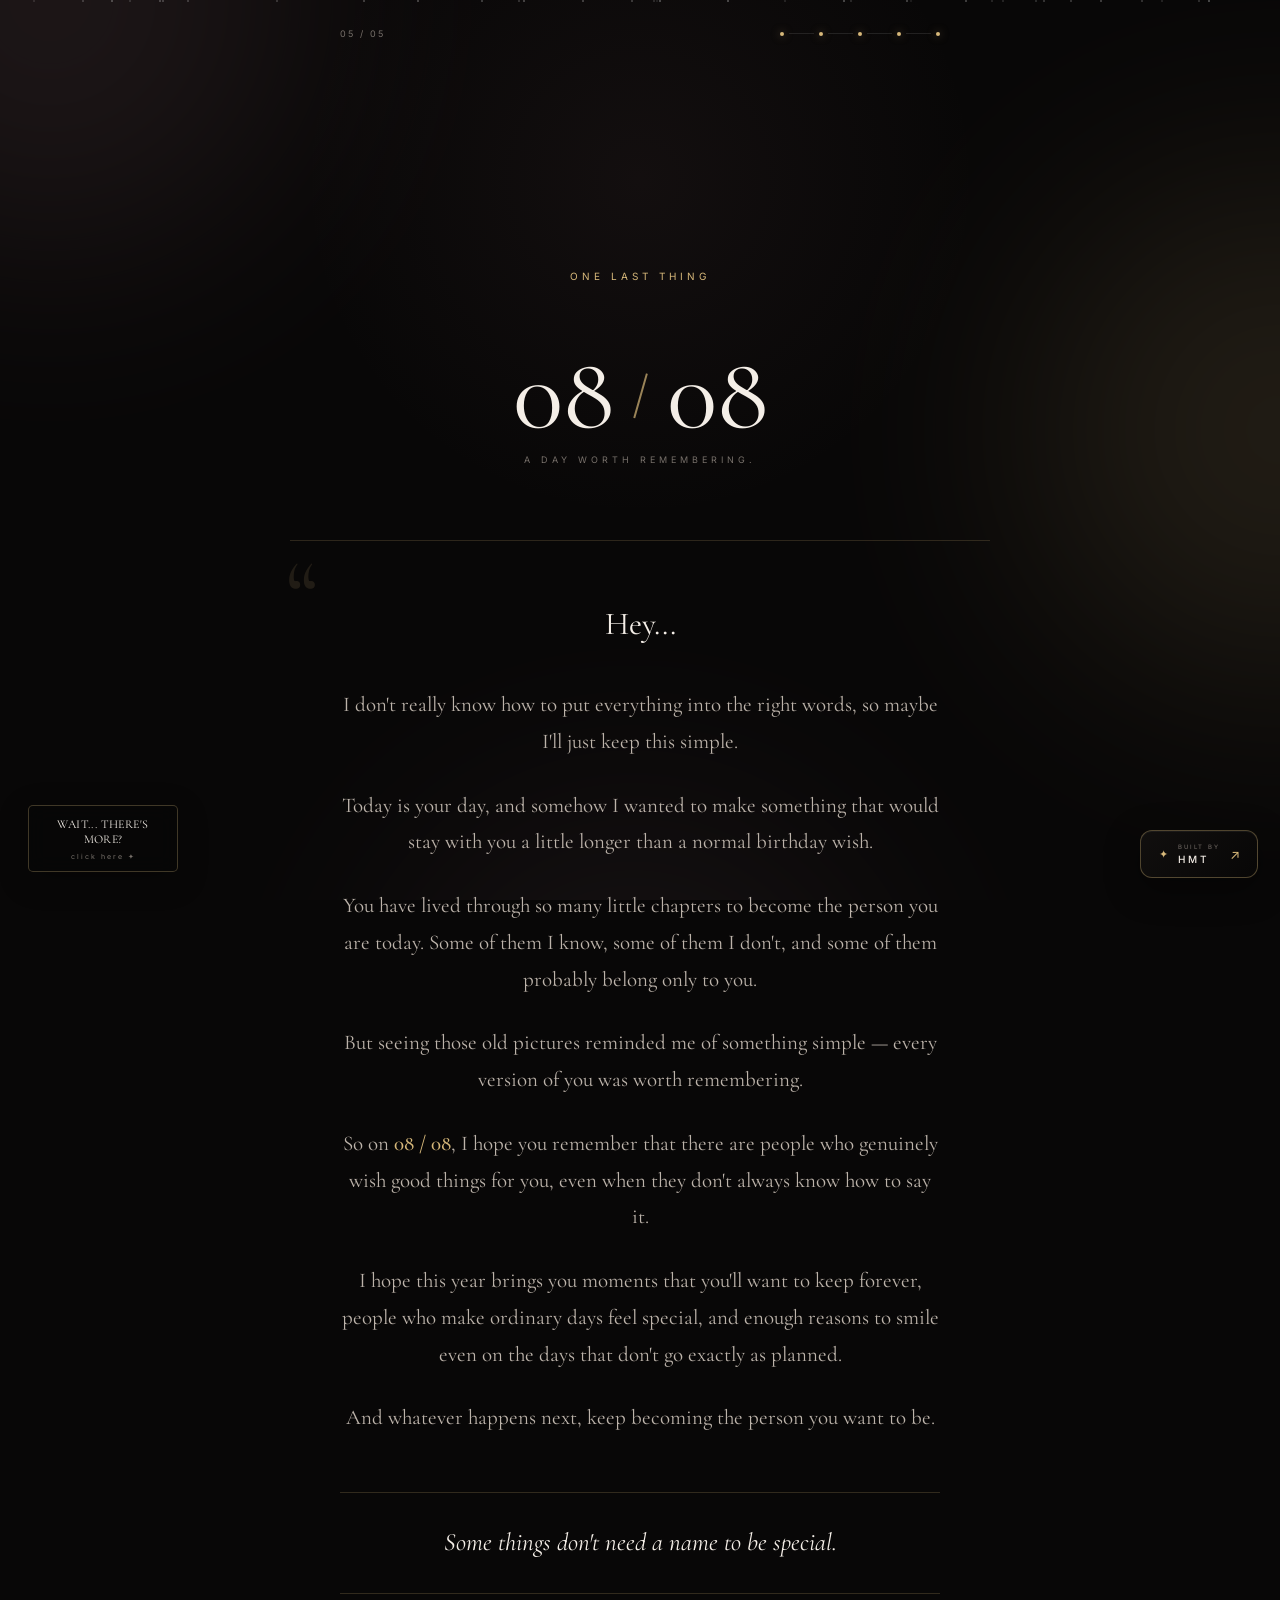
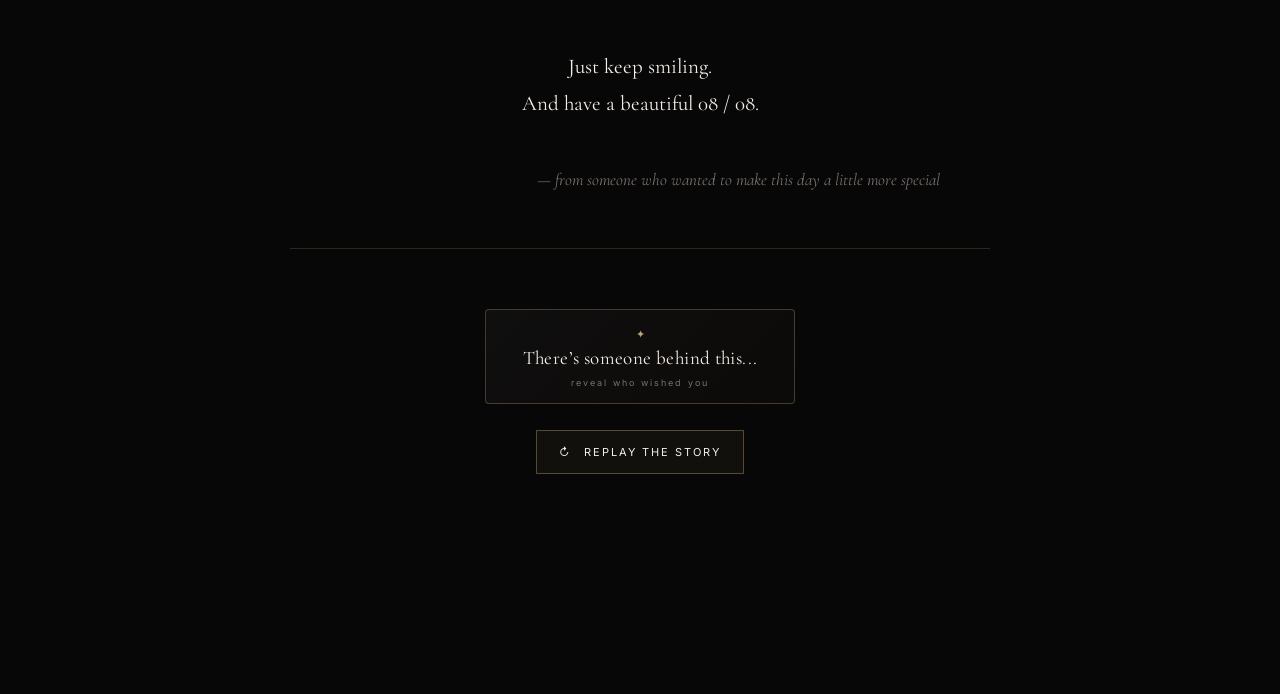
==== commit 0dc9951c: "everyhting updatedd" ====
--- a/pages/final.html
+++ b/pages/final.html
@@ -221,16 +221,55 @@
             </div>
 
 
-            <a
-                href="../index.html"
-                class="primary-button replay-button"
-            >
-
-                <span>↻</span>
-
-                Replay the story
-
-            </a>
+          <!-- FINAL ACTIONS -->
+<div class="final-actions">
+
+    <!-- REVEAL SAKSHI -->
+    <button
+        id="revealWisher"
+        class="final-special-button reveal-wisher-button"
+    >
+        <span class="special-icon">✦</span>
+
+        <span class="special-button-main">
+            There’s someone behind this...
+        </span>
+
+        <span class="special-button-sub">
+            reveal who wished you
+        </span>
+    </button>
+
+
+   <!-- MYSTERY CORNER BUTTON -->
+
+<button
+    id="moreSecretButton"
+    class="mystery-corner-button"
+    aria-label="There is more"
+>
+
+    <span class="mystery-main">
+        WAIT... THERE'S MORE?
+    </span>
+
+    <span class="mystery-sub">
+        click here ✦
+    </span>
+
+</button>
+
+
+    <!-- REPLAY -->
+    <a
+        href="../index.html"
+        class="primary-button replay-button"
+    >
+        <span>↻</span>
+        Replay the story
+    </a>
+
+</div>
 
 
         </section>
@@ -258,10 +297,10 @@
 
 
     <script src="../js/music.js"></script>
-
-    <script src="../js/main.js"></script>
-
-    <script src="../js/developer.js"></script>
+<script src="../js/main.js"></script>
+<script src="../js/journey.js"></script>
+<script src="../js/final.js"></script>
+<script src="../js/developer.js"></script>
 
 
 </body>
--- a/css/style.css
+++ b/css/style.css
@@ -1975,4 +1975,1227 @@
 
     }
 
+}
+/* =========================================================
+   FINAL PAGE — SPECIAL BUTTONS
+========================================================= */
+
+.final-actions {
+    margin-top: 70px;
+
+    display: flex;
+    flex-direction: column;
+
+    align-items: center;
+
+    gap: 18px;
+
+    position: relative;
+
+    z-index: 20;
+}
+
+
+/* ---------------------------------------------------------
+   SPECIAL BUTTON BASE
+--------------------------------------------------------- */
+
+.final-special-button {
+
+    position: relative;
+
+    min-width: 310px;
+
+    padding: 17px 30px 15px;
+
+    border: 1px solid
+        rgba(211, 184, 124, 0.28);
+
+    border-radius: 4px;
+
+    background:
+        linear-gradient(
+            135deg,
+            rgba(255,255,255,0.035),
+            rgba(211,184,124,0.025)
+        );
+
+    color: var(--text);
+
+    cursor: pointer;
+
+    font-family: var(--sans);
+
+    transition:
+        transform .45s ease,
+        border-color .45s ease,
+        background .45s ease,
+        box-shadow .45s ease;
+
+    overflow: hidden;
+
+    -webkit-tap-highlight-color:
+        transparent;
+}
+
+
+/* subtle light sweep */
+
+.final-special-button::before {
+
+    content: "";
+
+    position: absolute;
+
+    top: 0;
+    left: -120%;
+
+    width: 80%;
+    height: 100%;
+
+    background:
+        linear-gradient(
+            90deg,
+            transparent,
+            rgba(255,255,255,0.08),
+            transparent
+        );
+
+    transform: skewX(-20deg);
+
+    transition:
+        left .9s ease;
+}
+
+
+.final-special-button:hover::before {
+
+    left: 140%;
+
+}
+
+
+.final-special-button:hover {
+
+    transform:
+        translateY(-3px);
+
+    border-color:
+        rgba(211,184,124,0.65);
+
+    background:
+        rgba(211,184,124,0.055);
+
+    box-shadow:
+        0 12px 40px
+        rgba(0,0,0,0.35);
+
+}
+
+
+.final-special-button:active {
+
+    transform:
+        translateY(-1px)
+        scale(.985);
+
+}
+
+
+/* ---------------------------------------------------------
+   ICON
+--------------------------------------------------------- */
+
+.special-icon {
+
+    display: block;
+
+    margin-bottom: 6px;
+
+    font-size: 11px;
+
+    color:
+        rgba(211,184,124,0.9);
+
+    animation:
+        specialSparkle 2.5s ease-in-out infinite;
+}
+
+
+/* ---------------------------------------------------------
+   MAIN TEXT
+--------------------------------------------------------- */
+
+.special-button-main {
+
+    display: block;
+
+    font-family:
+        var(--serif);
+
+    font-size: 19px;
+
+    letter-spacing:
+        .4px;
+
+    line-height: 1.2;
+
+}
+
+
+/* ---------------------------------------------------------
+   SMALL TEXT
+--------------------------------------------------------- */
+
+.special-button-sub {
+
+    display: block;
+
+    margin-top: 7px;
+
+    font-size: 9px;
+
+    letter-spacing: 2px;
+
+    text-transform:
+        lowercase;
+
+    color:
+        var(--text-muted);
+
+    transition:
+        color .4s ease,
+        letter-spacing .4s ease;
+}
+
+
+.final-special-button:hover
+.special-button-sub {
+
+    color:
+        var(--text-soft);
+
+    letter-spacing:
+        2.8px;
+
+}
+
+
+/* ---------------------------------------------------------
+   REVEAL BUTTON
+--------------------------------------------------------- */
+
+.reveal-wisher-button {
+
+    opacity: 0;
+
+    transform:
+        translateY(15px);
+}
+
+
+.final-page.loaded
+.reveal-wisher-button {
+
+    animation:
+        finalButtonReveal
+        1s
+        forwards
+        9.8s;
+}
+
+
+/* ---------------------------------------------------------
+   SECRET BUTTON
+--------------------------------------------------------- */
+
+.more-secret-button {
+
+    opacity: 0;
+
+    transform:
+        translateY(15px);
+
+    border-color:
+        rgba(211,184,124,0.18);
+}
+
+
+.final-page.loaded
+.more-secret-button {
+
+    animation:
+        finalButtonReveal
+        1s
+        forwards
+        10.5s;
+}
+
+
+/* ---------------------------------------------------------
+   REPLAY
+--------------------------------------------------------- */
+
+.final-actions
+.replay-button {
+
+    margin-top: 8px;
+
+    opacity: 0;
+}
+
+
+.final-page.loaded
+.final-actions
+.replay-button {
+
+    animation:
+        finalButtonReveal
+        1s
+        forwards
+        11.1s;
+}
+
+
+/* ---------------------------------------------------------
+   BUTTON REVEAL ANIMATION
+--------------------------------------------------------- */
+
+@keyframes finalButtonReveal {
+
+    from {
+
+        opacity: 0;
+
+        transform:
+            translateY(18px);
+
+    }
+
+    to {
+
+        opacity: 1;
+
+        transform:
+            translateY(0);
+
+    }
+
+}
+
+
+/* ---------------------------------------------------------
+   SPARKLE
+--------------------------------------------------------- */
+
+@keyframes specialSparkle {
+
+    0%,
+    100% {
+
+        opacity: .45;
+
+        transform:
+            scale(.9)
+            rotate(0deg);
+
+    }
+
+    50% {
+
+        opacity: 1;
+
+        transform:
+            scale(1.15)
+            rotate(15deg);
+
+    }
+
+}
+
+
+/* ---------------------------------------------------------
+   MOBILE
+--------------------------------------------------------- */
+
+@media (max-width: 600px) {
+
+    .final-actions {
+
+        margin-top: 55px;
+
+        gap: 15px;
+
+    }
+
+
+    .final-special-button {
+
+        width: min(
+            100%,
+            330px
+        );
+
+        min-width: 0;
+
+        padding:
+            16px
+            22px
+            14px;
+
+    }
+
+
+    .special-button-main {
+
+        font-size: 17px;
+
+    }
+
+}
+/* =========================================================
+   SPECIAL REVEAL OVERLAYS
+========================================================= */
+
+.special-reveal-overlay {
+
+    position: fixed;
+
+    inset: 0;
+
+    z-index: 99999;
+
+    display: flex;
+
+    align-items: center;
+
+    justify-content: center;
+
+    padding: 30px;
+
+    background:
+        radial-gradient(
+            circle at center,
+            rgba(32,26,21,.96),
+            rgba(5,5,5,.99) 70%
+        );
+
+    backdrop-filter:
+        blur(18px);
+
+    -webkit-backdrop-filter:
+        blur(18px);
+
+    opacity: 0;
+
+    visibility: hidden;
+
+    transition:
+        opacity .7s ease,
+        visibility .7s ease;
+
+}
+
+
+.special-reveal-overlay.active {
+
+    opacity: 1;
+
+    visibility: visible;
+
+}
+
+
+/* ---------------------------------------------------------
+   CLOSE
+--------------------------------------------------------- */
+
+.special-reveal-close {
+
+    position: absolute;
+
+    top: 28px;
+
+    right: 32px;
+
+    width: 42px;
+
+    height: 42px;
+
+    border: 1px solid
+        rgba(255,255,255,.15);
+
+    border-radius: 50%;
+
+    background:
+        rgba(255,255,255,.03);
+
+    color:
+        rgba(255,255,255,.7);
+
+    font-size: 26px;
+
+    font-weight: 200;
+
+    cursor: pointer;
+
+    transition:
+        .35s ease;
+
+}
+
+
+.special-reveal-close:hover {
+
+    color: #fff;
+
+    border-color:
+        rgba(255,255,255,.35);
+
+    transform:
+        rotate(90deg);
+
+}
+
+
+/* ---------------------------------------------------------
+   WISHER
+--------------------------------------------------------- */
+
+.special-reveal-inner {
+
+    width: min(
+        620px,
+        100%
+    );
+
+    text-align: center;
+
+    transform:
+        translateY(30px)
+        scale(.97);
+
+    opacity: 0;
+
+    transition:
+        transform .9s cubic-bezier(.2,.8,.2,1),
+        opacity .9s ease;
+
+}
+
+
+.special-reveal-overlay.active
+.special-reveal-inner {
+
+    transform:
+        translateY(0)
+        scale(1);
+
+    opacity: 1;
+
+}
+
+
+.special-reveal-eyebrow {
+
+    font-size: 9px;
+
+    letter-spacing: 4px;
+
+    color:
+        var(--text-muted);
+
+    margin-bottom: 25px;
+
+}
+
+
+.wisher-photo-wrap {
+
+    width: 180px;
+
+    height: 220px;
+
+    margin:
+        0 auto 25px;
+
+    overflow: hidden;
+
+    border-radius: 3px;
+
+    border: 1px solid
+        rgba(211,184,124,.3);
+
+    box-shadow:
+        0 25px 70px
+        rgba(0,0,0,.55);
+
+}
+
+
+.wisher-photo {
+
+    width: 100%;
+
+    height: 100%;
+
+    object-fit: cover;
+
+    display: block;
+
+}
+
+
+.special-reveal-small {
+
+    color:
+        var(--text-muted);
+
+    font-size: 10px;
+
+    letter-spacing: 1.5px;
+
+    line-height: 1.7;
+
+}
+
+
+.wisher-name {
+
+    margin:
+        14px 0 6px;
+
+    font-family:
+        var(--serif);
+
+    font-size:
+        clamp(35px,7vw,60px);
+
+    font-weight: 400;
+
+    letter-spacing: 2px;
+
+}
+
+
+.wisher-role {
+
+    font-size: 10px;
+
+    letter-spacing: 3px;
+
+    text-transform:
+        uppercase;
+
+    color:
+        rgba(211,184,124,.8);
+
+}
+
+
+.wisher-message {
+
+    max-width: 480px;
+
+    margin:
+        28px auto 0;
+
+    color:
+        var(--text-soft);
+
+    font-family:
+        var(--serif);
+
+    font-size: 16px;
+
+    line-height: 1.8;
+
+}
+
+
+.special-reveal-signature {
+
+    margin-top: 25px;
+
+    color:
+        var(--text-muted);
+
+    font-family:
+        var(--serif);
+
+    font-style: italic;
+
+    font-size: 13px;
+
+}
+
+
+/* =========================================================
+   SECRET REVEAL
+========================================================= */
+
+.secret-overlay {
+
+    background:
+        radial-gradient(
+            circle at center,
+            rgba(29,23,18,.97),
+            rgba(3,3,3,1) 75%
+        );
+
+}
+
+
+.secret-reveal-inner {
+
+    text-align: center;
+
+    width: min(
+        700px,
+        100%
+    );
+
+    transform:
+        scale(.94);
+
+    opacity: 0;
+
+    transition:
+        transform 1s cubic-bezier(.16,1,.3,1),
+        opacity 1s ease;
+
+}
+
+
+.secret-overlay.active
+.secret-reveal-inner {
+
+    transform:
+        scale(1);
+
+    opacity: 1;
+
+}
+
+
+.secret-symbol {
+
+    font-size: 18px;
+
+    color:
+        rgba(211,184,124,.9);
+
+    margin-bottom: 30px;
+
+    animation:
+        specialSparkle
+        2s
+        ease-in-out
+        infinite;
+
+}
+
+
+.secret-small {
+
+    font-size: 9px;
+
+    letter-spacing: 4px;
+
+    color:
+        var(--text-muted);
+
+}
+
+
+.secret-title {
+
+    margin:
+        25px 0 5px;
+
+    font-family:
+        var(--serif);
+
+    font-size:
+        clamp(65px,12vw,130px);
+
+    font-weight: 400;
+
+    line-height: .9;
+
+}
+
+
+.secret-line {
+
+    margin-top: 25px;
+
+    font-family:
+        var(--serif);
+
+    font-style: italic;
+
+    font-size: 21px;
+
+    color:
+        var(--text-soft);
+
+}
+
+
+.secret-divider {
+
+    display: flex;
+
+    align-items: center;
+
+    justify-content: center;
+
+    gap: 14px;
+
+    margin:
+        40px auto;
+
+    color:
+        rgba(211,184,124,.8);
+
+    font-size: 10px;
+
+}
+
+
+.secret-divider span {
+
+    width: 90px;
+
+    height: 1px;
+
+    background:
+        rgba(211,184,124,.2);
+
+}
+
+
+.secret-message {
+
+    max-width: 450px;
+
+    margin:
+        auto;
+
+    font-family:
+        var(--serif);
+
+    font-size: 20px;
+
+    line-height: 1.7;
+
+    color:
+        var(--text-soft);
+
+}
+
+
+.secret-date {
+
+    margin-top: 45px;
+
+    font-family:
+        var(--serif);
+
+    font-size: 24px;
+
+    letter-spacing: 8px;
+
+    color:
+        rgba(211,184,124,.85);
+
+}
+
+
+.secret-footer {
+
+    margin-top: 50px;
+
+    font-size: 9px;
+
+    letter-spacing: 2px;
+
+    color:
+        var(--text-muted);
+
+}
+
+
+/* ---------------------------------------------------------
+   MOBILE
+--------------------------------------------------------- */
+
+@media (max-width: 600px) {
+
+    .special-reveal-overlay {
+
+        padding: 20px;
+
+    }
+
+
+    .special-reveal-close {
+
+        top: 18px;
+
+        right: 18px;
+
+    }
+
+
+    .wisher-photo-wrap {
+
+        width: 150px;
+
+        height: 185px;
+
+    }
+
+
+    .wisher-message {
+
+        font-size: 15px;
+
+        line-height: 1.7;
+
+    }
+
+
+    .secret-title {
+
+        font-size: 70px;
+
+    }
+
+
+    .secret-message {
+
+        font-size: 17px;
+
+    }
+
+
+    .secret-divider span {
+
+        width: 55px;
+
+    }
+
+}
+/* =========================================================
+   FINAL PAGE — BUTTON FIX
+========================================================= */
+
+
+/* ---------------------------------------------------------
+   MAIN FINAL ACTIONS
+--------------------------------------------------------- */
+
+.final-actions {
+
+    margin-top: 60px;
+
+    display: flex;
+
+    flex-direction: column;
+
+    align-items: center;
+
+    gap: 18px;
+
+    position: relative;
+
+    z-index: 20;
+
+}
+
+
+/*
+   IMPORTANT:
+   Buttons are visible immediately.
+   No waiting.
+   No click required.
+*/
+
+.final-actions
+.reveal-wisher-button,
+
+.final-actions
+.replay-button {
+
+    opacity: 1 !important;
+
+    visibility: visible !important;
+
+    transform: translateY(0) !important;
+
+    animation: none !important;
+
+}
+
+
+/* ---------------------------------------------------------
+   REMOVE OLD SECRET BUTTON FROM NORMAL LAYOUT
+--------------------------------------------------------- */
+
+.final-actions
+.more-secret-button {
+
+    display: none !important;
+
+}
+
+
+/* =========================================================
+   MYSTERY CORNER BUTTON
+========================================================= */
+
+.mystery-corner-button {
+
+    position: fixed;
+
+    left: 28px;
+
+    bottom: 28px;
+
+    z-index: 5000;
+
+    width: 150px;
+
+    padding: 11px 14px 10px;
+
+    border:
+
+        1px solid
+        rgba(211,184,124,.28);
+
+    border-radius: 5px;
+
+    background:
+
+        rgba(8,8,8,.72);
+
+    backdrop-filter:
+        blur(10px);
+
+    -webkit-backdrop-filter:
+        blur(10px);
+
+    color:
+        var(--text);
+
+    cursor: pointer;
+
+    text-align: center;
+
+    transition:
+
+        transform .4s ease,
+
+        border-color .4s ease,
+
+        background .4s ease,
+
+        box-shadow .4s ease;
+
+    box-shadow:
+
+        0 8px 30px
+        rgba(0,0,0,.25);
+
+}
+
+
+/* ---------------------------------------------------------
+   MAIN MYSTERY TEXT
+--------------------------------------------------------- */
+
+.mystery-main {
+
+    display: block;
+
+    font-family:
+        var(--serif);
+
+    font-size: 12px;
+
+    letter-spacing:
+        .4px;
+
+    line-height: 1.3;
+
+}
+
+
+/* ---------------------------------------------------------
+   SMALL "CLICK HERE"
+--------------------------------------------------------- */
+
+.mystery-sub {
+
+    display: block;
+
+    margin-top: 4px;
+
+    font-family:
+        var(--sans);
+
+    font-size: 7px;
+
+    letter-spacing:
+        2px;
+
+    text-transform:
+        lowercase;
+
+    color:
+        var(--text-muted);
+
+    transition:
+        color .35s ease,
+
+        letter-spacing .35s ease;
+
+}
+
+
+/* ---------------------------------------------------------
+   HOVER
+--------------------------------------------------------- */
+
+.mystery-corner-button:hover {
+
+    transform:
+        translateY(-3px);
+
+    border-color:
+        rgba(211,184,124,.65);
+
+    background:
+        rgba(25,21,17,.88);
+
+    box-shadow:
+
+        0 12px 35px
+        rgba(0,0,0,.45);
+
+}
+
+
+.mystery-corner-button:hover
+.mystery-sub {
+
+    color:
+        var(--text-soft);
+
+    letter-spacing:
+        2.5px;
+
+}
+
+
+/* ---------------------------------------------------------
+   LITTLE ATTENTION EFFECT
+--------------------------------------------------------- */
+
+.mystery-corner-button::after {
+
+    content: "";
+
+    position: absolute;
+
+    inset: -1px;
+
+    border-radius: 5px;
+
+    border:
+        1px solid
+        rgba(211,184,124,.0);
+
+    animation:
+        mysteryPulse
+        3.2s
+        ease-in-out
+        infinite;
+
+    pointer-events: none;
+
+}
+
+
+@keyframes mysteryPulse {
+
+    0%,
+    100% {
+
+        opacity: 0;
+
+        transform:
+            scale(1);
+
+    }
+
+    50% {
+
+        opacity: .65;
+
+        transform:
+            scale(1.035);
+
+    }
+
+}
+
+
+/* =========================================================
+   MOBILE
+========================================================= */
+
+@media (max-width: 600px) {
+
+    .final-actions {
+
+        margin-top: 45px;
+
+    }
+
+
+    .mystery-corner-button {
+
+        left: 15px;
+
+        bottom: 15px;
+
+        width: 130px;
+
+        padding:
+            9px
+            10px
+            8px;
+
+    }
+
+
+    .mystery-main {
+
+        font-size: 10px;
+
+    }
+
+
+    .mystery-sub {
+
+        font-size: 6px;
+
+        letter-spacing:
+            1.6px;
+
+    }
+
 }
